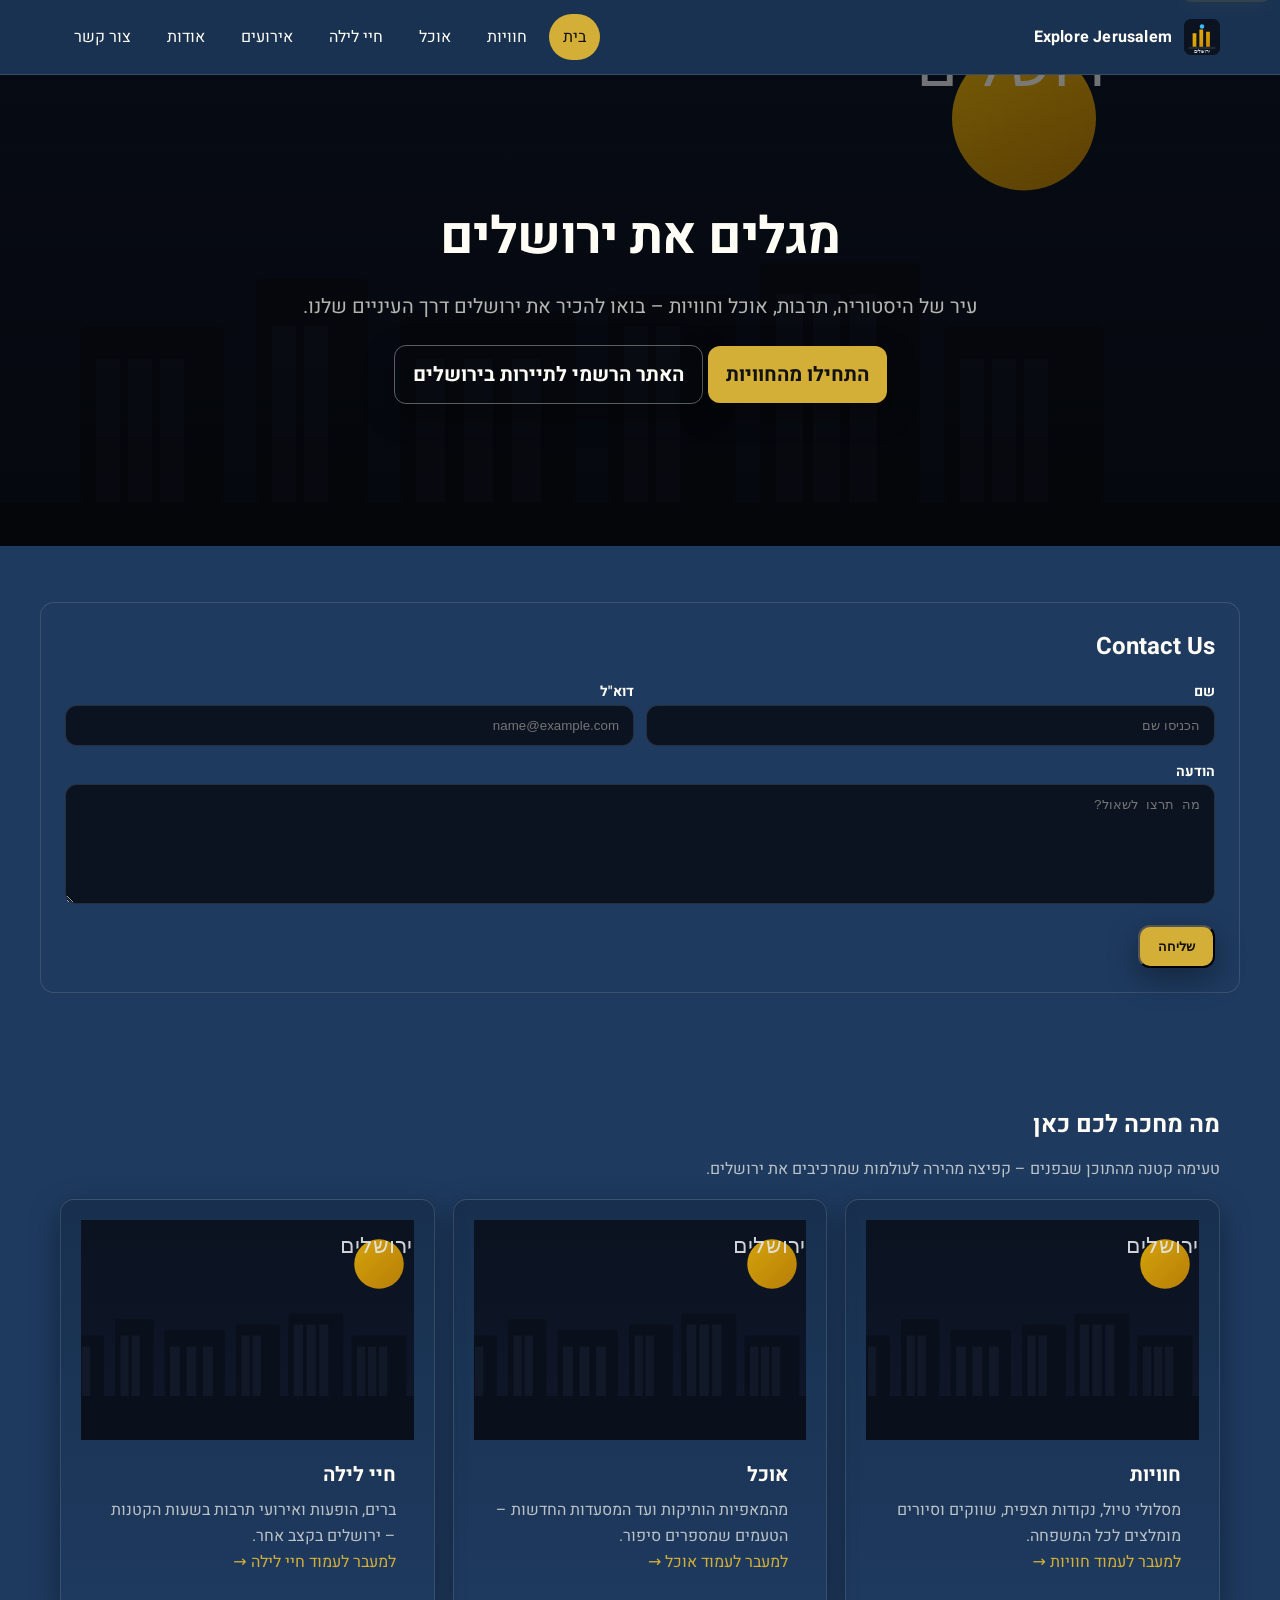
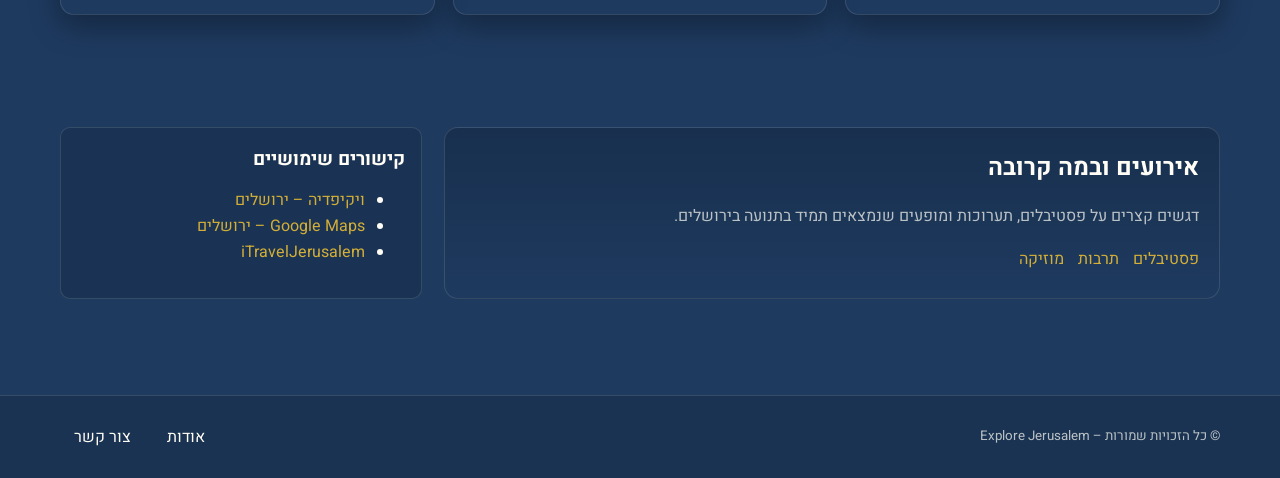
==== html/index.html @ 99f20b92 "Initial commit" ====
<!doctype html>
<html lang="he" dir="rtl">
	<head>
	<meta charset="utf-8">
	<meta name="viewport" content="width=device-width, initial-scale=1">
	<title>Explore Jerusalem – בית</title>
	<link rel="preconnect" href="https://fonts.googleapis.com">
	<link rel="preconnect" href="https://fonts.gstatic.com" crossorigin>
	<link href="https://fonts.googleapis.com/css2?family=Heebo:wght@400;700;900&display=swap" rel="stylesheet">
		<link rel="stylesheet" href="../css/style.css">
		<link rel="stylesheet" href="../css/responsive.css">
	<link rel="icon" href="../media/logo.svg">
</head>
<body>
	<a class="skip-link" href="#main">דלג לתוכן</a>
	<header class="header" role="banner">
		<div class="container header-inner">
			<a class="brand" href="index.html" aria-label="בית">
				<img src="../media/logo.svg" alt="Explore Jerusalem">
				<span>Explore Jerusalem</span>
			</a>
			<input type="checkbox" id="nav-toggle" aria-label="פתיחת תפריט">
			<label class="hamburger" for="nav-toggle" aria-hidden="true">
				<span></span>
				<span></span>
				<span></span>
			</label>
			<nav class="nav" aria-label="ניווט ראשי">
				<a class="active" href="index.html">בית</a>
				<a href="experiences.html">חוויות</a>
				<a href="food.html">אוכל</a>
				<a href="nightlife.html">חיי לילה</a>
				<a href="events.html">אירועים</a>
				<a href="about.html">אודות</a>
				<a href="contact.html">צור קשר</a>
			</nav>
		</div>
	</header>

	<main id="main">
		<section class="hero">
			<div class="container hero-content">
				<h1>מגלים את ירושלים</h1>
				<p>עיר של היסטוריה, תרבות, אוכל וחוויות – בואו להכיר את ירושלים דרך העיניים שלנו.</p>
				<p>
					<a class="btn" href="experiences.html">התחילו מהחוויות</a>
					<a class="btn alt" href="https://www.itraveljerusalem.com/" target="_blank" rel="noopener noreferrer">האתר הרשמי לתיירות בירושלים</a>
				</p>
			</div>
		</section>

		<section class="section" aria-labelledby="contact-title">
			<div class="container" style="background:#1E3A5F;border:1px solid rgba(255,253,245,0.12);border-radius:14px;padding:24px;">
				<h2 id="contact-title" class="m-0">Contact Us</h2>
				<form class="mt-3" action="#" method="post" style="display:flex;flex-wrap:wrap;gap:12px;align-items:flex-start;color:#FFFDF5;">
					<div style="flex:1 1 260px;min-width:240px;">
						<label class="label" for="home-name">שם</label>
						<input class="input" id="home-name" name="name" type="text" required placeholder="הכניסו שם">
					</div>
					<div style="flex:1 1 260px;min-width:240px;">
						<label class="label" for="home-email">דוא"ל</label>
						<input class="input" id="home-email" name="email" type="email" required placeholder="name@example.com">
					</div>
					<div style="flex:1 1 100%;min-width:240px;">
						<label class="label" for="home-message">הודעה</label>
						<textarea class="textarea" id="home-message" name="message" minlength="5" required placeholder="מה תרצו לשאול?"></textarea>
					</div>
					<button class="btn" type="submit" style="background:#D4AF37;color:#111;">שליחה</button>
				</form>
			</div>
		</section>

		<section class="section">
			<div class="container">
				<h2 class="m-0">מה מחכה לכם כאן</h2>
				<p class="muted mt-3">טעימה קטנה מהתוכן שבפנים – קפיצה מהירה לעולמות שמרכיבים את ירושלים.</p>
				<div class="grid mt-4">
					<article class="card">
						<img src="../media/hero-jerusalem.svg" alt="חומות העיר העתיקה">
						<div class="card-body">
							<h3>חוויות</h3>
							<p>מסלולי טיול, נקודות תצפית, שווקים וסיורים מומלצים לכל המשפחה.</p>
							<p class="mt-3"><a href="experiences.html">למעבר לעמוד חוויות →</a></p>
						</div>
					</article>
					<article class="card">
						<img src="../media/hero-jerusalem.svg" alt="דוכני אוכל בשוק מחנה יהודה">
						<div class="card-body">
							<h3>אוכל</h3>
							<p>מהמאפיות הותיקות ועד המסעדות החדשות – הטעמים שמספרים סיפור.</p>
							<p class="mt-3"><a href="food.html">למעבר לעמוד אוכל →</a></p>
						</div>
					</article>
					<article class="card">
						<img src="../media/hero-jerusalem.svg" alt="אורות לילה במרכז העיר">
						<div class="card-body">
							<h3>חיי לילה</h3>
							<p>ברים, הופעות ואירועי תרבות בשעות הקטנות – ירושלים בקצב אחר.</p>
							<p class="mt-3"><a href="nightlife.html">למעבר לעמוד חיי לילה →</a></p>
						</div>
					</article>
				</div>
			</div>
		</section>

		<section class="section">
			<div class="container layout">
				<article>
					<h2 class="m-0">אירועים ובמה קרובה</h2>
					<p class="muted">דגשים קצרים על פסטיבלים, תערוכות ומופעים שנמצאים תמיד בתנועה בירושלים.</p>
					<ul class="inline mt-3">
						<li><a href="events.html">פסטיבלים</a></li>
						<li><a href="events.html#culture">תרבות</a></li>
						<li><a href="events.html#music">מוזיקה</a></li>
					</ul>
				</article>
				<aside class="aside" aria-label="קישורים שימושיים">
					<h3 class="m-0">קישורים שימושיים</h3>
					<ul class="mt-3">
						<li><a href="https://he.wikipedia.org/wiki/%D7%99%D7%A8%D7%95%D7%A9%D7%9C%D7%99%D7%9D" target="_blank" rel="noopener noreferrer">ויקיפדיה – ירושלים</a></li>
						<li><a href="https://www.google.com/maps/place/Jerusalem" target="_blank" rel="noopener noreferrer">Google Maps – ירושלים</a></li>
						<li><a href="https://www.itraveljerusalem.com/" target="_blank" rel="noopener noreferrer">iTravelJerusalem</a></li>
					</ul>
				</aside>
			</div>
		</section>
	</main>

	<footer class="footer" role="contentinfo">
		<div class="container footer-inner">
			<small>© כל הזכויות שמורות – Explore Jerusalem</small>
			<nav class="nav" aria-label="ניווט תחתון">
				<a href="about.html">אודות</a>
				<a href="contact.html">צור קשר</a>
			</nav>
		</div>
	</footer>
</body>
</html>
---- css/style.css ----
/* Explore Jerusalem – Global Styles (RTL, Hebrew) */

:root {
	--color-bg: #1E3A5F; /* dark blue */
	--color-surface: #1E3A5F; /* unify */
	--color-card: #18304e; /* deeper card */
	--color-primary: #D4AF37; /* soft gold */
	--color-primary-600: #bd9b30; /* darker gold */
	--color-accent: #D4AF37; /* links in gold */
	--color-text: #FFFDF5; /* off-white */
	--color-muted: rgba(255, 253, 245, 0.7);
	--radius: 14px;
	--radius-sm: 10px;
	--shadow-1: 0 10px 30px rgba(0,0,0,0.35);
	--shadow-2: 0 20px 60px rgba(0,0,0,0.45);
	--max-w: 1200px;
}

/* Base */
* { box-sizing: border-box; }
html {
	direction: rtl;
	scroll-behavior: smooth;
}
body {
	margin: 0;
	font-family: "Heebo", "Rubik", "Assistant", system-ui, -apple-system, Segoe UI, Arial, sans-serif;
	background: var(--color-bg);
	color: var(--color-text);
	line-height: 1.65;
}
img { max-width: 100%; display: block; }
a { color: var(--color-accent); text-decoration: none; }
a:hover { text-decoration: underline; }

.container { width: 100%; max-width: var(--max-w); margin-inline: auto; padding-inline: 20px; }
.section { padding-block: 56px; }

/* Header & Nav */

.header {
	position: sticky; top: 0; z-index: 50;
	background: rgba(24, 48, 78, 0.75);
	backdrop-filter: blur(8px);
	border-bottom: 1px solid rgba(255, 253, 245, 0.12);
}
.header-inner { display: flex; align-items: center; justify-content: space-between; gap: 16px; padding: 14px 20px; }
.brand { display: flex; align-items: center; gap: 12px; color: var(--color-text); font-weight: 700; letter-spacing: 0.2px; }
.brand img { width: 36px; height: 36px; }

.nav {
	display: flex; align-items: center; gap: 8px; flex-wrap: wrap;
}
.nav a {
	color: var(--color-text);
	padding: 10px 14px; border-radius: 999px;
	transition: background .2s, color .2s, transform .2s;
}
.nav a:hover { background: rgba(255,253,245,0.12); color: var(--color-text); transform: translateY(-1px); }
.nav a.active { background: var(--color-primary); color: #111; }

/* Hero */
.hero {
	position: relative; isolation: isolate; overflow: hidden;
	background: url("../media/hero-jerusalem.svg") center/cover no-repeat, linear-gradient(180deg, #18304e, #1E3A5F);
}
.hero::after {
	content: ""; position: absolute; inset: 0; background: linear-gradient(180deg, rgba(0,0,0,.45), rgba(0,0,0,.65)); z-index: -1;
}
.hero-content { padding-block: 96px; text-align: center; }
.hero h1 { font-size: clamp(30px, 4vw, 56px); margin: 0 0 10px; letter-spacing: -0.5px; }
.hero p { font-size: clamp(16px, 2.2vw, 20px); color: var(--color-muted); margin: 0 0 22px; }
.btn {
	display: inline-flex; align-items: center; justify-content: center; gap: 10px;
	background: var(--color-primary); color: #111; font-weight: 700;
	padding: 12px 18px; border-radius: 12px; box-shadow: var(--shadow-1);
	transition: transform .15s ease, box-shadow .2s ease, background .2s ease;
}
.btn:hover { transform: translateY(-2px); background: var(--color-primary-600); box-shadow: var(--shadow-2); }
.btn.alt { background: transparent; color: var(--color-text); border: 1px solid rgba(255,253,245,0.35); }

/* Cards Grid */
.grid {
	display: grid; gap: 18px;
	grid-template-columns: repeat(12, 1fr);
}
.card {
	grid-column: span 12;
	background: linear-gradient(180deg, var(--color-card), #1E3A5F);
	border: 1px solid rgba(255,253,245,0.12);
	border-radius: var(--radius);
	overflow: hidden;
	box-shadow: var(--shadow-1);
}
.card img { width: 100%; height: 220px; object-fit: cover; }
.card-body { padding: 18px; }
.card h3 { margin: 0 0 6px; font-size: 20px; }
.card p { margin: 0; color: var(--color-muted); }

/* Two-column layout */
.layout {
	display: grid; gap: 22px; grid-template-columns: 1fr;
}
.aside {
 	background: rgba(24, 48, 78, 0.6);
	border: 1px solid rgba(255,253,245,0.12);
	border-radius: var(--radius-sm);
	padding: 16px;
}

/* Article */
article {
	background: linear-gradient(180deg, var(--color-card), #1E3A5F);
	border: 1px solid rgba(255,253,245,0.12);
	border-radius: var(--radius);
	padding: 20px;
}

/* Lists */
ul.inline { display: flex; flex-wrap: wrap; gap: 8px 14px; padding: 0; margin: 0; list-style: none; }

/* Footer */
.footer {
	margin-top: 40px;
	border-top: 1px solid rgba(255,253,245,0.12);
	background: rgba(24, 48, 78, 0.75);
}
.footer-inner {
	display: flex; flex-wrap: wrap; align-items: center; justify-content: space-between; gap: 12px;
	padding: 18px 20px;
}
.footer small { color: var(--color-muted); }

/* Forms */
form { display: grid; gap: 14px; }
.label { font-weight: 700; font-size: 14px; color: var(--color-text); }
.input, .textarea, .select {
	width: 100%; background: #0b1220; color: var(--color-text);
	border: 1px solid rgba(148,163,184,0.2); border-radius: 12px;
	padding: 12px 14px;
}
.textarea { min-height: 120px; resize: vertical; }
.helper { color: var(--color-muted); font-size: 12px; }

/* Tables (if needed) */
.table { width: 100%; border-collapse: collapse; overflow: hidden; border-radius: var(--radius-sm); }
.table th, .table td { padding: 12px 14px; border-bottom: 1px solid rgba(148,163,184,0.12); text-align: right; }
.table thead th { background: rgba(148,163,184,0.08); }

/* Utilities */
.m-0 { margin: 0; }
.mt-2 { margin-top: 8px; }
.mt-3 { margin-top: 12px; }
.mt-4 { margin-top: 16px; }
.mt-6 { margin-top: 24px; }
.mb-6 { margin-bottom: 24px; }
.center { text-align: center; }
.muted { color: var(--color-muted); }

/* Media Queries */
@media (min-width: 768px) {
	.grid .card { grid-column: span 6; }
	.layout { grid-template-columns: 1.5fr 0.7fr; }
	.card img { height: 200px; }
	.hero-content { padding-block: 120px; }
}
@media (min-width: 1024px) {
	.grid .card { grid-column: span 4; }
	.card img { height: 220px; }
}

/* Simple hover lifts for cards */
.card { transition: transform .2s ease, box-shadow .2s ease; }
.card:hover { transform: translateY(-4px); box-shadow: var(--shadow-2); }

/* Skip link for accessibility */
.skip-link {
	position: absolute; right: 10px; top: -40px; background: var(--color-primary); color: #111; padding: 8px 12px; border-radius: 8px;
	transition: top .2s ease;
}
.skip-link:focus { top: 10px; }
---- css/responsive.css ----
/* Mobile-first responsive rules (<= 768px) + hamburger menu */

/* Hamburger toggle (checkbox hack) */
#nav-toggle { display: none; }
.hamburger { display: none; cursor: pointer; padding: 10px 12px; border-radius: 8px; border: 1px solid rgba(255,253,245,0.25); }
.hamburger span { display: block; width: 22px; height: 2px; background: #FFFDF5; margin: 5px 0; transition: transform .2s ease, opacity .2s ease; }

@media (max-width: 768px) {
	.nav { display: none; width: 100%; flex-direction: column; gap: 6px; padding-top: 10px; }
	.header-inner { flex-wrap: wrap; }
	.hamburger { display: inline-block; }
	#nav-toggle:checked ~ .nav { display: flex; }
}

/* Layout simplification */
@media (max-width: 768px) {
	.grid { grid-template-columns: 1fr !important; }
	.layout { grid-template-columns: 1fr !important; }
	.card img { height: 200px; }
}
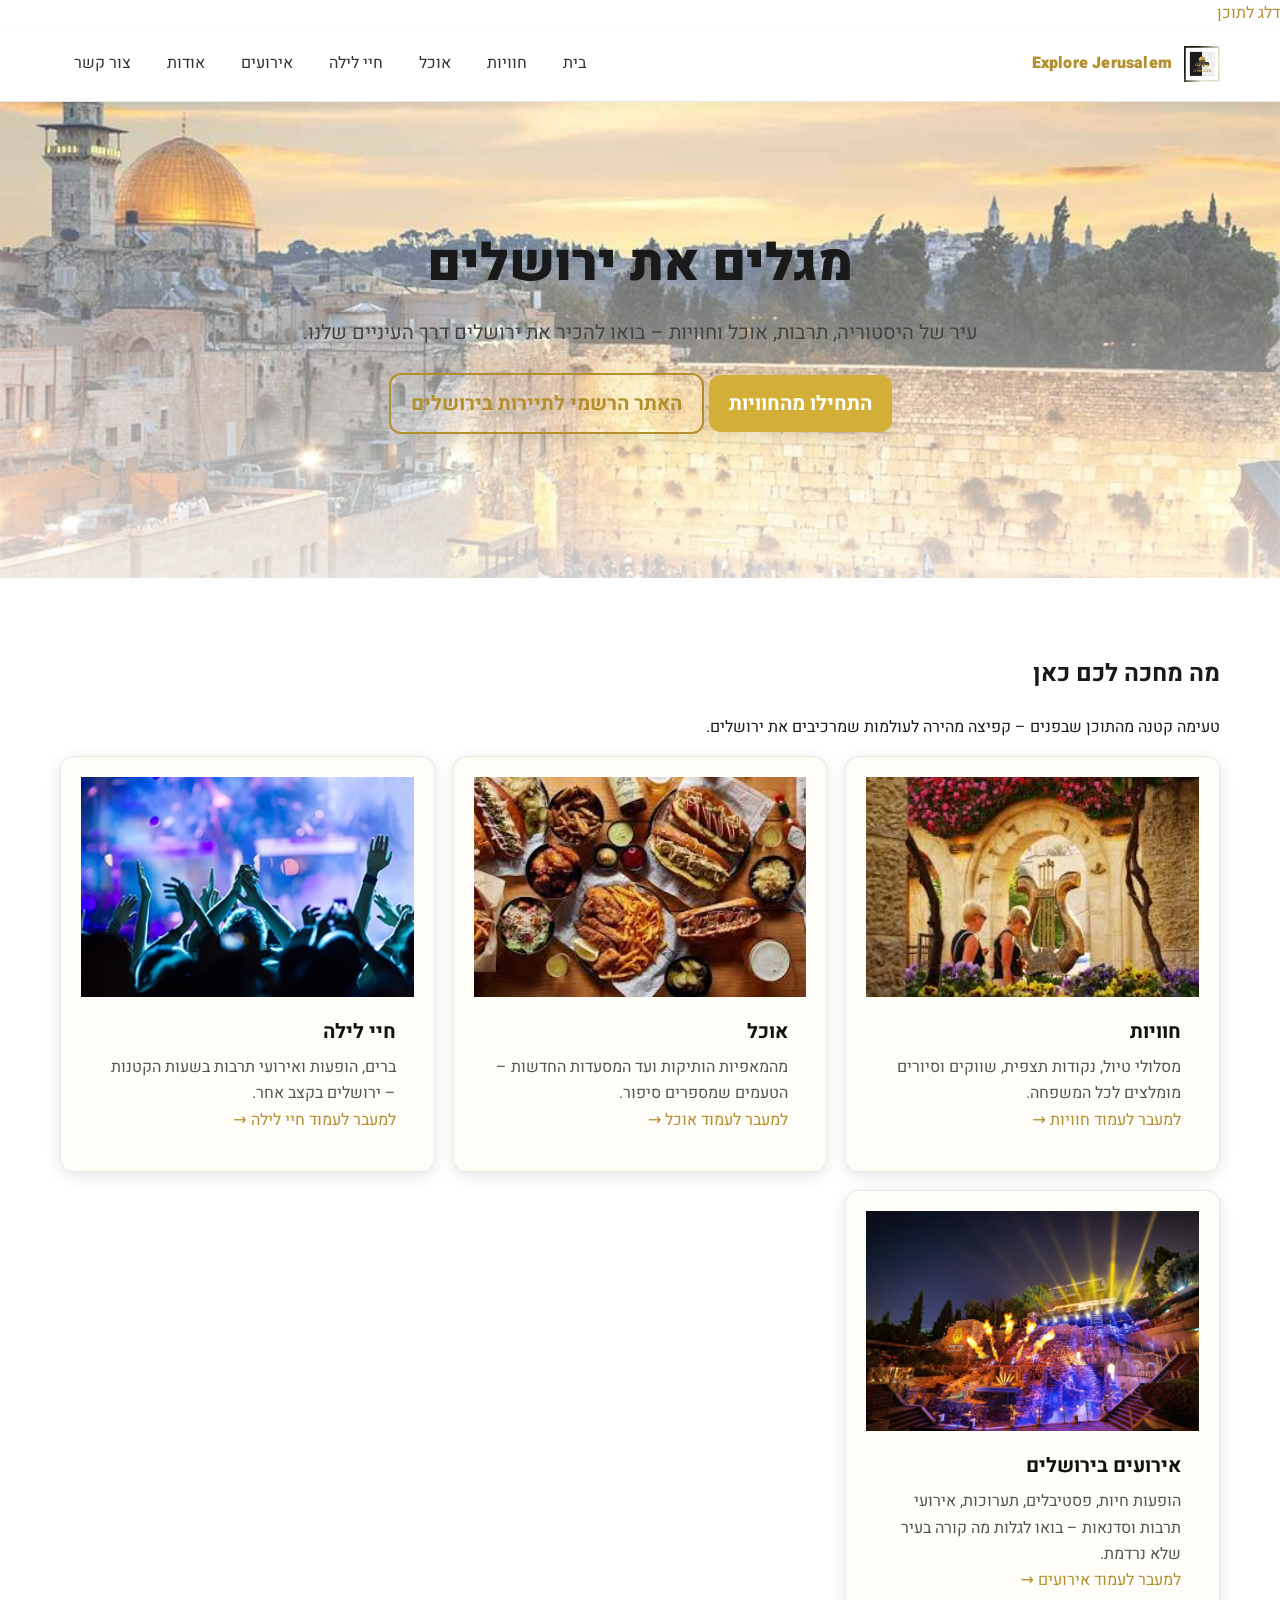
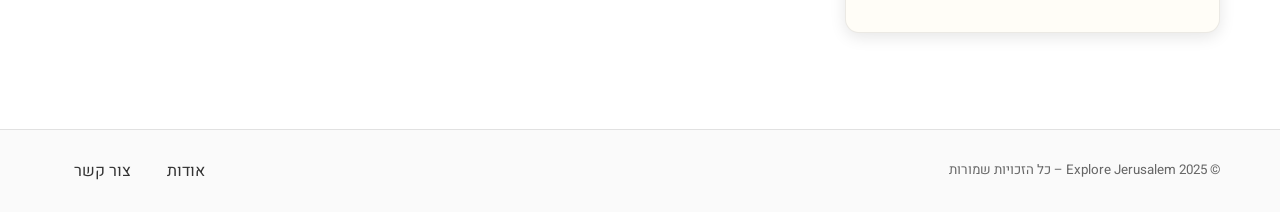
==== commit 6126f1bc: "Created full Explore Jerusalem static website structure: - Added main pages: index, food, experience" ====
--- a/html/index.html
+++ b/html/index.html
@@ -1,141 +1,91 @@
 <!doctype html>
 <html lang="he" dir="rtl">
-	<head>
-	<meta charset="utf-8">
-	<meta name="viewport" content="width=device-width, initial-scale=1">
-	<title>Explore Jerusalem – בית</title>
-	<link rel="preconnect" href="https://fonts.googleapis.com">
-	<link rel="preconnect" href="https://fonts.gstatic.com" crossorigin>
-	<link href="https://fonts.googleapis.com/css2?family=Heebo:wght@400;700;900&display=swap" rel="stylesheet">
-		<link rel="stylesheet" href="../css/style.css">
-		<link rel="stylesheet" href="../css/responsive.css">
-	<link rel="icon" href="../media/logo.svg">
+<head>
+  <meta charset="utf-8">
+  <title>Explore Jerusalem – בית</title>
+  <link rel="preconnect" href="https://fonts.googleapis.com">
+  <link rel="preconnect" href="https://fonts.gstatic.com" crossorigin>
+  <link href="https://fonts.googleapis.com/css2?family=Heebo:wght@400;700;900&display=swap" rel="stylesheet">
+  <link rel="stylesheet" href="../css/style.css">
+  <link rel="stylesheet" href="../css/responsive.css">
+  <link rel="icon" href="../media/logo.png">
 </head>
 <body>
-	<a class="skip-link" href="#main">דלג לתוכן</a>
-	<header class="header" role="banner">
-		<div class="container header-inner">
-			<a class="brand" href="index.html" aria-label="בית">
-				<img src="../media/logo.svg" alt="Explore Jerusalem">
-				<span>Explore Jerusalem</span>
-			</a>
-			<input type="checkbox" id="nav-toggle" aria-label="פתיחת תפריט">
-			<label class="hamburger" for="nav-toggle" aria-hidden="true">
-				<span></span>
-				<span></span>
-				<span></span>
-			</label>
-			<nav class="nav" aria-label="ניווט ראשי">
-				<a class="active" href="index.html">בית</a>
-				<a href="experiences.html">חוויות</a>
-				<a href="food.html">אוכל</a>
-				<a href="nightlife.html">חיי לילה</a>
-				<a href="events.html">אירועים</a>
-				<a href="about.html">אודות</a>
-				<a href="contact.html">צור קשר</a>
-			</nav>
-		</div>
-	</header>
+  <a class="skip-link" href="#main">דלג לתוכן</a>
 
-	<main id="main">
-		<section class="hero">
-			<div class="container hero-content">
-				<h1>מגלים את ירושלים</h1>
-				<p>עיר של היסטוריה, תרבות, אוכל וחוויות – בואו להכיר את ירושלים דרך העיניים שלנו.</p>
-				<p>
-					<a class="btn" href="experiences.html">התחילו מהחוויות</a>
-					<a class="btn alt" href="https://www.itraveljerusalem.com/" target="_blank" rel="noopener noreferrer">האתר הרשמי לתיירות בירושלים</a>
-				</p>
-			</div>
-		</section>
+  <!-- כאן נטען ה-header -->
+  <div id="header-placeholder"></div>
 
-		<section class="section" aria-labelledby="contact-title">
-			<div class="container" style="background:#1E3A5F;border:1px solid rgba(255,253,245,0.12);border-radius:14px;padding:24px;">
-				<h2 id="contact-title" class="m-0">Contact Us</h2>
-				<form class="mt-3" action="#" method="post" style="display:flex;flex-wrap:wrap;gap:12px;align-items:flex-start;color:#FFFDF5;">
-					<div style="flex:1 1 260px;min-width:240px;">
-						<label class="label" for="home-name">שם</label>
-						<input class="input" id="home-name" name="name" type="text" required placeholder="הכניסו שם">
-					</div>
-					<div style="flex:1 1 260px;min-width:240px;">
-						<label class="label" for="home-email">דוא"ל</label>
-						<input class="input" id="home-email" name="email" type="email" required placeholder="name@example.com">
-					</div>
-					<div style="flex:1 1 100%;min-width:240px;">
-						<label class="label" for="home-message">הודעה</label>
-						<textarea class="textarea" id="home-message" name="message" minlength="5" required placeholder="מה תרצו לשאול?"></textarea>
-					</div>
-					<button class="btn" type="submit" style="background:#D4AF37;color:#111;">שליחה</button>
-				</form>
-			</div>
-		</section>
+  <main id="main">
+    <section class="hero">
+      <div class="container hero-content">
+        <h1>מגלים את ירושלים</h1>
+        <p>עיר של היסטוריה, תרבות, אוכל וחוויות – בואו להכיר את ירושלים דרך העיניים שלנו.</p>
+        <p>
+          <a class="btn" href="experiences.html">התחילו מהחוויות</a>
+          <a class="btn alt" href="https://www.itraveljerusalem.com/" target="_blank">האתר הרשמי לתיירות בירושלים</a>
+        </p>
+      </div>
+    </section>
 
-		<section class="section">
-			<div class="container">
-				<h2 class="m-0">מה מחכה לכם כאן</h2>
-				<p class="muted mt-3">טעימה קטנה מהתוכן שבפנים – קפיצה מהירה לעולמות שמרכיבים את ירושלים.</p>
-				<div class="grid mt-4">
-					<article class="card">
-						<img src="../media/hero-jerusalem.svg" alt="חומות העיר העתיקה">
-						<div class="card-body">
-							<h3>חוויות</h3>
-							<p>מסלולי טיול, נקודות תצפית, שווקים וסיורים מומלצים לכל המשפחה.</p>
-							<p class="mt-3"><a href="experiences.html">למעבר לעמוד חוויות →</a></p>
-						</div>
-					</article>
-					<article class="card">
-						<img src="../media/hero-jerusalem.svg" alt="דוכני אוכל בשוק מחנה יהודה">
-						<div class="card-body">
-							<h3>אוכל</h3>
-							<p>מהמאפיות הותיקות ועד המסעדות החדשות – הטעמים שמספרים סיפור.</p>
-							<p class="mt-3"><a href="food.html">למעבר לעמוד אוכל →</a></p>
-						</div>
-					</article>
-					<article class="card">
-						<img src="../media/hero-jerusalem.svg" alt="אורות לילה במרכז העיר">
-						<div class="card-body">
-							<h3>חיי לילה</h3>
-							<p>ברים, הופעות ואירועי תרבות בשעות הקטנות – ירושלים בקצב אחר.</p>
-							<p class="mt-3"><a href="nightlife.html">למעבר לעמוד חיי לילה →</a></p>
-						</div>
-					</article>
-				</div>
-			</div>
-		</section>
+    <section class="section">
+      <div class="container">
+        <h2 class="m-0">מה מחכה לכם כאן</h2>
+        <p class="muted mt-3">טעימה קטנה מהתוכן שבפנים – קפיצה מהירה לעולמות שמרכיבים את ירושלים.</p>
+        <div class="grid mt-4">
+          <article class="card">
+            <img src="../media/davidsCity.jpeg" alt="חומות העיר העתיקה">
+            <div class="card-body">
+              <h3>חוויות</h3>
+              <p>מסלולי טיול, נקודות תצפית, שווקים וסיורים מומלצים לכל המשפחה.</p>
+              <p class="mt-3"><a href="experiences.html">למעבר לעמוד חוויות →</a></p>
+            </div>
+          </article>
 
-		<section class="section">
-			<div class="container layout">
-				<article>
-					<h2 class="m-0">אירועים ובמה קרובה</h2>
-					<p class="muted">דגשים קצרים על פסטיבלים, תערוכות ומופעים שנמצאים תמיד בתנועה בירושלים.</p>
-					<ul class="inline mt-3">
-						<li><a href="events.html">פסטיבלים</a></li>
-						<li><a href="events.html#culture">תרבות</a></li>
-						<li><a href="events.html#music">מוזיקה</a></li>
-					</ul>
-				</article>
-				<aside class="aside" aria-label="קישורים שימושיים">
-					<h3 class="m-0">קישורים שימושיים</h3>
-					<ul class="mt-3">
-						<li><a href="https://he.wikipedia.org/wiki/%D7%99%D7%A8%D7%95%D7%A9%D7%9C%D7%99%D7%9D" target="_blank" rel="noopener noreferrer">ויקיפדיה – ירושלים</a></li>
-						<li><a href="https://www.google.com/maps/place/Jerusalem" target="_blank" rel="noopener noreferrer">Google Maps – ירושלים</a></li>
-						<li><a href="https://www.itraveljerusalem.com/" target="_blank" rel="noopener noreferrer">iTravelJerusalem</a></li>
-					</ul>
-				</aside>
-			</div>
-		</section>
-	</main>
+          <article class="card">
+            <img src="../media/food.jpeg" alt="דוכני אוכל בשוק מחנה יהודה">
+            <div class="card-body">
+              <h3>אוכל</h3>
+              <p>מהמאפיות הותיקות ועד המסעדות החדשות – הטעמים שמספרים סיפור.</p>
+              <p class="mt-3"><a href="food.html">למעבר לעמוד אוכל →</a></p>
+            </div>
+          </article>
 
-	<footer class="footer" role="contentinfo">
-		<div class="container footer-inner">
-			<small>© כל הזכויות שמורות – Explore Jerusalem</small>
-			<nav class="nav" aria-label="ניווט תחתון">
-				<a href="about.html">אודות</a>
-				<a href="contact.html">צור קשר</a>
-			</nav>
-		</div>
-	</footer>
+          <article class="card">
+            <img src="../media/nightLife.jpg" alt="אורות לילה במרכז העיר">
+            <div class="card-body">
+              <h3>חיי לילה</h3>
+              <p>ברים, הופעות ואירועי תרבות בשעות הקטנות – ירושלים בקצב אחר.</p>
+              <p class="mt-3"><a href="nightlife.html">למעבר לעמוד חיי לילה →</a></p>
+            </div>
+          </article>
+
+          <article class="card">
+            <img src="../media/events.jpg" alt="אירועים בירושלים">
+            <div class="card-body">
+              <h3>אירועים בירושלים</h3>
+              <p>הופעות חיות, פסטיבלים, תערוכות, אירועי תרבות וסדנאות – בואו לגלות מה קורה בעיר שלא נרדמת.</p>
+              <p class="mt-3"><a href="events.html">למעבר לעמוד אירועים →</a></p>
+            </div>
+          </article>
+        </div>
+      </div>
+    </section>
+  </main>
+
+  <!-- כאן נטען ה-footer -->
+  <div id="footer-placeholder"></div>
+
+  <script>
+    // טעינת header
+    fetch("../components/header.html")
+      .then(res => res.text())
+      .then(data => document.getElementById("header-placeholder").innerHTML = data);
+
+    // טעינת footer
+    fetch("../components/footer.html")
+      .then(res => res.text())
+      .then(data => document.getElementById("footer-placeholder").innerHTML = data);
+  </script>
 </body>
 </html>
-
-
--- a/css/style.css
+++ b/css/style.css
@@ -1,18 +1,18 @@
-/* Explore Jerusalem – Global Styles (RTL, Hebrew) */
+/* Explore Jerusalem – Light Theme (Gold & White, RTL, Hebrew) */
 
 :root {
-	--color-bg: #1E3A5F; /* dark blue */
-	--color-surface: #1E3A5F; /* unify */
-	--color-card: #18304e; /* deeper card */
-	--color-primary: #D4AF37; /* soft gold */
-	--color-primary-600: #bd9b30; /* darker gold */
-	--color-accent: #D4AF37; /* links in gold */
-	--color-text: #FFFDF5; /* off-white */
-	--color-muted: rgba(255, 253, 245, 0.7);
+	--color-bg: #ffffff; /* bright background */
+	--color-surface: #f9f7f2; /* off-white section */
+	--color-card: #fffdf7; /* cards */
+	--color-primary: #d4af37; /* gold */
+	--color-primary-600: #b38f2f; /* darker gold */
+	--color-accent: #b38f2f; /* for hover and icons */
+	--color-text: #1a1a1a; /* main text */
+	--color-muted: #555555; /* secondary text */
 	--radius: 14px;
 	--radius-sm: 10px;
-	--shadow-1: 0 10px 30px rgba(0,0,0,0.35);
-	--shadow-2: 0 20px 60px rgba(0,0,0,0.45);
+	--shadow-1: 0 4px 16px rgba(0,0,0,0.1);
+	--shadow-2: 0 6px 24px rgba(0,0,0,0.15);
 	--max-w: 1200px;
 }
 
@@ -37,47 +37,74 @@
 .section { padding-block: 56px; }
 
 /* Header & Nav */
-
 .header {
 	position: sticky; top: 0; z-index: 50;
-	background: rgba(24, 48, 78, 0.75);
+	background: rgba(255, 255, 255, 0.9);
 	backdrop-filter: blur(8px);
-	border-bottom: 1px solid rgba(255, 253, 245, 0.12);
+	border-bottom: 1px solid rgba(0,0,0,0.1);
+	box-shadow: 0 4px 10px rgba(0,0,0,0.05);
 }
 .header-inner { display: flex; align-items: center; justify-content: space-between; gap: 16px; padding: 14px 20px; }
-.brand { display: flex; align-items: center; gap: 12px; color: var(--color-text); font-weight: 700; letter-spacing: 0.2px; }
+.brand { display: flex; align-items: center; gap: 12px; color: var(--color-primary-600); font-weight: 900; letter-spacing: 0.2px; }
 .brand img { width: 36px; height: 36px; }
 
 .nav {
 	display: flex; align-items: center; gap: 8px; flex-wrap: wrap;
 }
 .nav a {
-	color: var(--color-text);
+	color: #333;
 	padding: 10px 14px; border-radius: 999px;
 	transition: background .2s, color .2s, transform .2s;
 }
-.nav a:hover { background: rgba(255,253,245,0.12); color: var(--color-text); transform: translateY(-1px); }
-.nav a.active { background: var(--color-primary); color: #111; }
+.nav a:hover { background: rgba(212,175,55,0.15); color: #111; transform: translateY(-1px); }
+.nav a.active { background: var(--color-primary); color: white; }
 
 /* Hero */
 .hero {
 	position: relative; isolation: isolate; overflow: hidden;
-	background: url("../media/hero-jerusalem.svg") center/cover no-repeat, linear-gradient(180deg, #18304e, #1E3A5F);
+	background: url("../media/jerusalem.jpg") center/cover no-repeat;
 }
 .hero::after {
-	content: ""; position: absolute; inset: 0; background: linear-gradient(180deg, rgba(0,0,0,.45), rgba(0,0,0,.65)); z-index: -1;
-}
-.hero-content { padding-block: 96px; text-align: center; }
-.hero h1 { font-size: clamp(30px, 4vw, 56px); margin: 0 0 10px; letter-spacing: -0.5px; }
-.hero p { font-size: clamp(16px, 2.2vw, 20px); color: var(--color-muted); margin: 0 0 22px; }
+	content: ""; position: absolute; inset: 0;
+	background: linear-gradient(180deg, rgba(255,255,255,0.15), rgba(255,255,255,0.8));
+	z-index: -1;
+}
+.hero-content {
+	padding-block: 120px;
+	text-align: center;
+	color: #222;
+}
+.hero h1 {
+	font-size: clamp(32px, 4vw, 56px);
+	margin: 0 0 10px;
+	color: #1a1a1a;
+	font-weight: 900;
+}
+.hero p {
+	font-size: clamp(16px, 2vw, 20px);
+	color: #444;
+	margin: 0 0 24px;
+}
 .btn {
 	display: inline-flex; align-items: center; justify-content: center; gap: 10px;
-	background: var(--color-primary); color: #111; font-weight: 700;
-	padding: 12px 18px; border-radius: 12px; box-shadow: var(--shadow-1);
+	background: var(--color-primary);
+	color: #fff;
+	font-weight: 700;
+	padding: 12px 20px;
+	border-radius: 12px;
+	box-shadow: var(--shadow-1);
 	transition: transform .15s ease, box-shadow .2s ease, background .2s ease;
 }
-.btn:hover { transform: translateY(-2px); background: var(--color-primary-600); box-shadow: var(--shadow-2); }
-.btn.alt { background: transparent; color: var(--color-text); border: 1px solid rgba(255,253,245,0.35); }
+.btn:hover {
+	transform: translateY(-2px);
+	background: var(--color-primary-600);
+	box-shadow: var(--shadow-2);
+}
+.btn.alt {
+	background: transparent;
+	color: var(--color-primary-600);
+	border: 2px solid var(--color-primary-600);
+}
 
 /* Cards Grid */
 .grid {
@@ -86,98 +113,108 @@
 }
 .card {
 	grid-column: span 12;
-	background: linear-gradient(180deg, var(--color-card), #1E3A5F);
-	border: 1px solid rgba(255,253,245,0.12);
+	background: var(--color-card);
+	border: 1px solid rgba(0,0,0,0.08);
 	border-radius: var(--radius);
 	overflow: hidden;
 	box-shadow: var(--shadow-1);
 }
 .card img { width: 100%; height: 220px; object-fit: cover; }
 .card-body { padding: 18px; }
-.card h3 { margin: 0 0 6px; font-size: 20px; }
-.card p { margin: 0; color: var(--color-muted); }
+.card h3 { margin: 0 0 6px; font-size: 20px; color: #111; }
+.card p { margin: 0; color: #555; }
 
 /* Two-column layout */
 .layout {
 	display: grid; gap: 22px; grid-template-columns: 1fr;
 }
 .aside {
- 	background: rgba(24, 48, 78, 0.6);
-	border: 1px solid rgba(255,253,245,0.12);
+	background: #fff;
+	border: 1px solid rgba(0,0,0,0.08);
 	border-radius: var(--radius-sm);
 	padding: 16px;
 }
 
 /* Article */
 article {
-	background: linear-gradient(180deg, var(--color-card), #1E3A5F);
-	border: 1px solid rgba(255,253,245,0.12);
+	background: var(--color-card);
+	border: 1px solid rgba(0,0,0,0.1);
 	border-radius: var(--radius);
 	padding: 20px;
 }
-
-/* Lists */
-ul.inline { display: flex; flex-wrap: wrap; gap: 8px 14px; padding: 0; margin: 0; list-style: none; }
 
 /* Footer */
 .footer {
 	margin-top: 40px;
-	border-top: 1px solid rgba(255,253,245,0.12);
-	background: rgba(24, 48, 78, 0.75);
+	border-top: 1px solid rgba(0,0,0,0.1);
+	background: #fafafa;
+	color: #555;
 }
 .footer-inner {
 	display: flex; flex-wrap: wrap; align-items: center; justify-content: space-between; gap: 12px;
 	padding: 18px 20px;
 }
-.footer small { color: var(--color-muted); }
+.footer small { color: #666; }
 
 /* Forms */
 form { display: grid; gap: 14px; }
-.label { font-weight: 700; font-size: 14px; color: var(--color-text); }
-.input, .textarea, .select {
-	width: 100%; background: #0b1220; color: var(--color-text);
-	border: 1px solid rgba(148,163,184,0.2); border-radius: 12px;
-	padding: 12px 14px;
-}
-.textarea { min-height: 120px; resize: vertical; }
-.helper { color: var(--color-muted); font-size: 12px; }
-
-/* Tables (if needed) */
-.table { width: 100%; border-collapse: collapse; overflow: hidden; border-radius: var(--radius-sm); }
-.table th, .table td { padding: 12px 14px; border-bottom: 1px solid rgba(148,163,184,0.12); text-align: right; }
-.table thead th { background: rgba(148,163,184,0.08); }
-
-/* Utilities */
-.m-0 { margin: 0; }
-.mt-2 { margin-top: 8px; }
-.mt-3 { margin-top: 12px; }
-.mt-4 { margin-top: 16px; }
-.mt-6 { margin-top: 24px; }
-.mb-6 { margin-bottom: 24px; }
-.center { text-align: center; }
-.muted { color: var(--color-muted); }
-
-/* Media Queries */
+
+/* Responsive Cards & Layout */
 @media (min-width: 768px) {
 	.grid .card { grid-column: span 6; }
 	.layout { grid-template-columns: 1.5fr 0.7fr; }
-	.card img { height: 200px; }
-	.hero-content { padding-block: 120px; }
 }
 @media (min-width: 1024px) {
 	.grid .card { grid-column: span 4; }
-	.card img { height: 220px; }
-}
-
-/* Simple hover lifts for cards */
-.card { transition: transform .2s ease, box-shadow .2s ease; }
-.card:hover { transform: translateY(-4px); box-shadow: var(--shadow-2); }
-
-/* Skip link for accessibility */
-.skip-link {
-	position: absolute; right: 10px; top: -40px; background: var(--color-primary); color: #111; padding: 8px 12px; border-radius: 8px;
-	transition: top .2s ease;
-}
-.skip-link:focus { top: 10px; }
-
-
+}
+
+/* Card Hover */
+.card {
+	transition: transform .2s ease, box-shadow .2s ease;
+}
+.card:hover {
+	transform: translateY(-4px);
+	box-shadow: var(--shadow-2);
+}
+
+
+details {
+  margin-top: 10px;
+  border-top: 1px solid rgba(0,0,0,0.1);
+  padding-top: 8px;
+}
+
+summary {
+  cursor: pointer;
+  font-weight: 700;
+  color: var(--color-primary-600);
+  list-style: none;
+  transition: color 0.2s ease;
+}
+
+summary:hover {
+  color: var(--color-primary);
+}
+
+details[open] summary {
+  color: var(--color-primary);
+}
+
+details .info {
+  margin-top: 10px;
+  background: var(--color-surface);
+  border-radius: var(--radius-sm);
+  padding: 12px 14px;
+  font-size: 0.95rem;
+  color: var(--color-text);
+  line-height: 1.7;
+}
+
+details .info ul {
+  padding-right: 18px;
+  margin: 6px 0 0 0;
+}
+
+details .info li {
+  margin-bottom: 4px;
+}
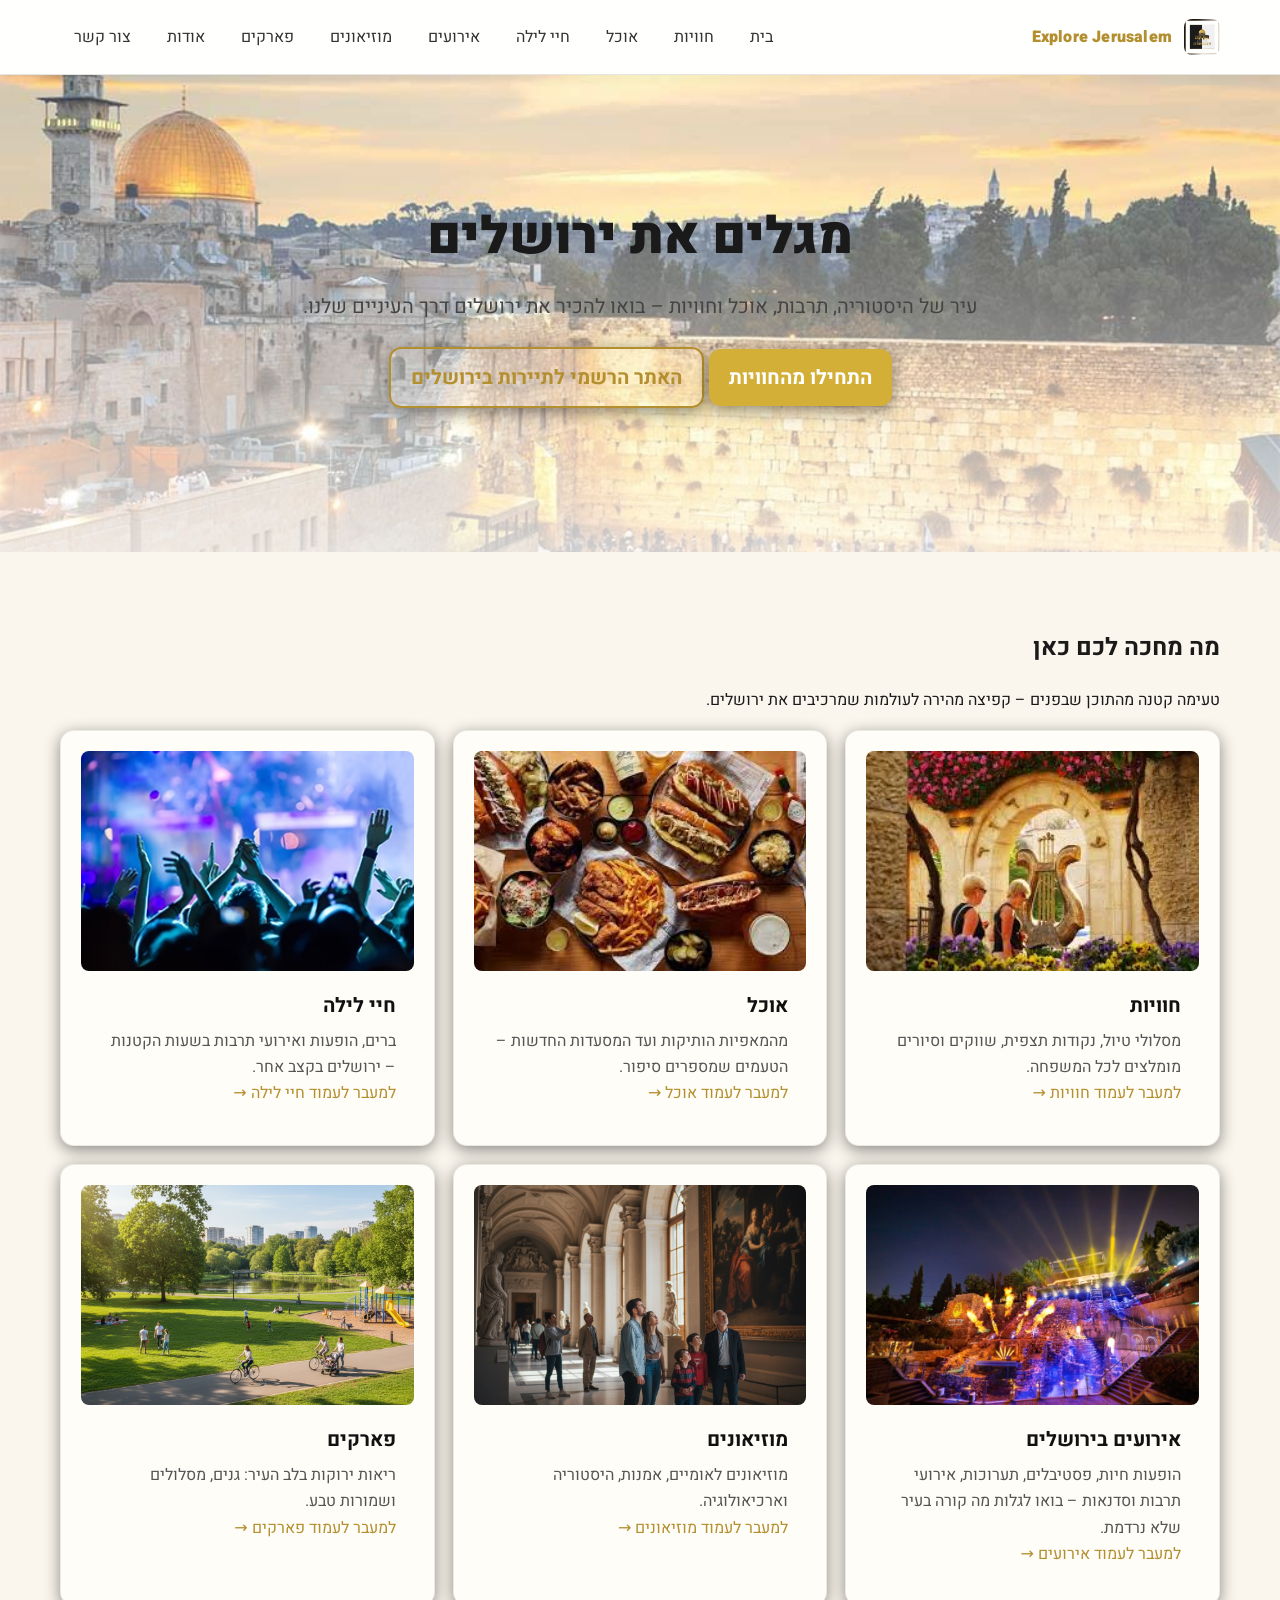
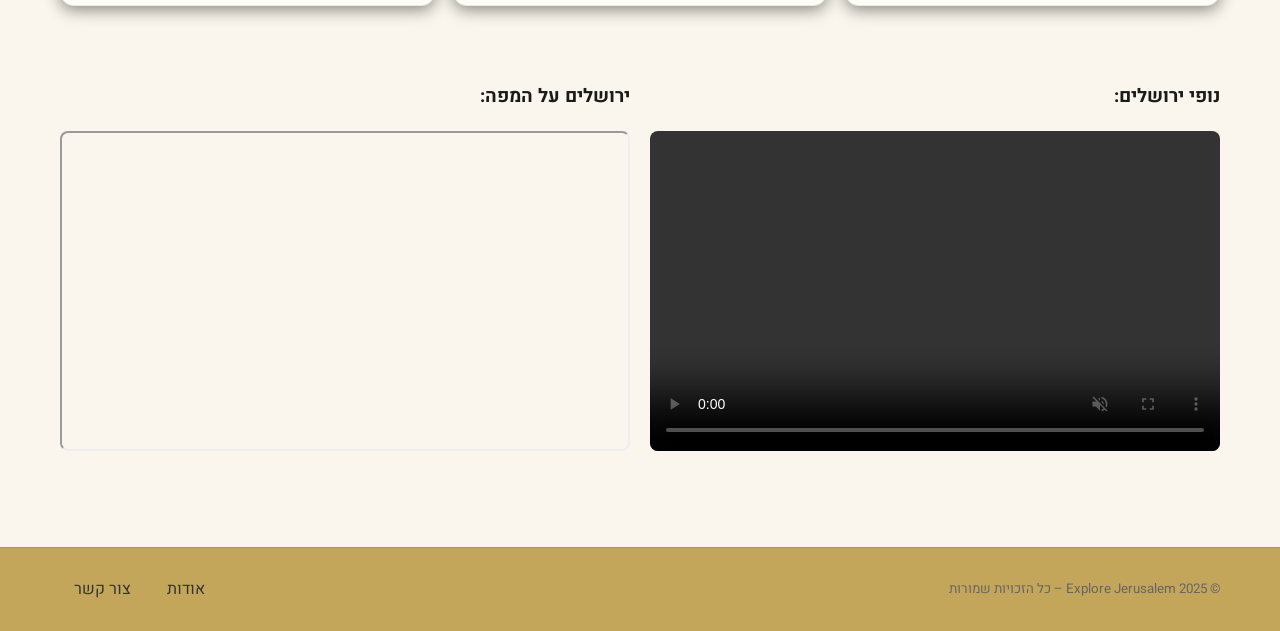
==== commit 6cf948cb: "Finalize Site Structure and Visual Enhancements" ====
--- a/html/index.html
+++ b/html/index.html
@@ -1,34 +1,57 @@
 <!doctype html>
 <html lang="he" dir="rtl">
-<head>
-  <meta charset="utf-8">
-  <title>Explore Jerusalem – בית</title>
-  <link rel="preconnect" href="https://fonts.googleapis.com">
-  <link rel="preconnect" href="https://fonts.gstatic.com" crossorigin>
-  <link href="https://fonts.googleapis.com/css2?family=Heebo:wght@400;700;900&display=swap" rel="stylesheet">
-  <link rel="stylesheet" href="../css/style.css">
-  <link rel="stylesheet" href="../css/responsive.css">
-  <link rel="icon" href="../media/logo.png">
-</head>
-<body>
-  <a class="skip-link" href="#main">דלג לתוכן</a>
+  <head>
+    <meta charset="utf-8">
+    <title>Explore Jerusalem – בית</title>
+    <link rel="preconnect" href="https://fonts.googleapis.com">
+    <link rel="preconnect" href="https://fonts.gstatic.com" crossorigin>
+    <link href="https://fonts.googleapis.com/css2?family=Heebo:wght@400;700;900&display=swap" rel="stylesheet">
+    <link rel="stylesheet" href="../css/style.css">
+    <link rel="stylesheet" href="../css/responsive.css">
+    <link rel="icon" href="../media/logo.png">
+  </head>
+  <body> 
+    <header class="header" role="banner">
+      <div class="container header-inner">
+        <a class="brand" href="index.html" aria-label="בית">
+          <img src="../media/logo.png" alt="Explore Jerusalem">
+          <span>Explore Jerusalem</span>
+        </a>
 
-  <!-- כאן נטען ה-header -->
-  <div id="header-placeholder"></div>
+        <input type="checkbox" id="nav-toggle" aria-label="פתיחת תפריט">
+        <label class="hamburger" for="nav-toggle" aria-hidden="true">
+          <span></span>
+          <span></span>
+          <span></span>
+        </label>
 
-  <main id="main">
-    <section class="hero">
-      <div class="container hero-content">
-        <h1>מגלים את ירושלים</h1>
-        <p>עיר של היסטוריה, תרבות, אוכל וחוויות – בואו להכיר את ירושלים דרך העיניים שלנו.</p>
-        <p>
-          <a class="btn" href="experiences.html">התחילו מהחוויות</a>
-          <a class="btn alt" href="https://www.itraveljerusalem.com/" target="_blank">האתר הרשמי לתיירות בירושלים</a>
-        </p>
+        <nav class="nav" aria-label="ניווט ראשי">
+          <a href="index.html">בית</a>
+          <a href="experiences.html">חוויות</a>
+          <a href="food.html">אוכל</a>
+          <a href="nightlife.html">חיי לילה</a>
+          <a href="events.html">אירועים</a>
+          <a href="museum.html">מוזיאונים</a>
+          <a href="park.html">פארקים</a>
+          <a href="about.html">אודות</a>
+          <a href="contact.html">צור קשר</a>
+        </nav>
       </div>
-    </section>
+    </header>
 
-    <section class="section">
+    <main id="main">
+      <section class="hero">
+        <div class="container hero-content">
+          <h1>מגלים את ירושלים</h1>
+          <p>עיר של היסטוריה, תרבות, אוכל וחוויות – בואו להכיר את ירושלים דרך העיניים שלנו.</p>
+          <p>
+            <a class="btn" href="experiences.html">התחילו מהחוויות</a>
+            <a class="btn alt" href="https://www.itraveljerusalem.com/" target="_blank">האתר הרשמי לתיירות בירושלים</a>
+          </p>
+        </div>
+      </section>
+
+      
       <div class="container">
         <h2 class="m-0">מה מחכה לכם כאן</h2>
         <p class="muted mt-3">טעימה קטנה מהתוכן שבפנים – קפיצה מהירה לעולמות שמרכיבים את ירושלים.</p>
@@ -68,24 +91,56 @@
               <p class="mt-3"><a href="events.html">למעבר לעמוד אירועים →</a></p>
             </div>
           </article>
+
+          <article class="card">
+            <img src="../media/museum.png" alt="מוזיאונים בירושלים">
+            <div class="card-body">
+              <h3>מוזיאונים</h3>
+              <p>מוזיאונים לאומיים, אמנות, היסטוריה וארכיאולוגיה.</p>
+              <p class="mt-3"><a href="museum.html">למעבר לעמוד מוזיאונים →</a></p>
+            </div>
+          </article>
+
+          <article class="card">
+            <img src="../media/parks.png" alt="פארקים וטבע בירושלים">
+            <div class="card-body">
+              <h3>פארקים</h3>
+              <p>ריאות ירוקות בלב העיר: גנים, מסלולים ושמורות טבע.</p>
+              <p class="mt-3"><a href="park.html">למעבר לעמוד פארקים →</a></p>
+            </div>
+          </article>
         </div>
       </div>
-    </section>
-  </main>
+     
+      <div class="flex-container container">
+        <div class="flex-item">
+          <h3>נופי ירושלים:</h3>
+          <video src="C:\Users\1\project\fullStack\Explore-Jerusalem\media\views-of-jer.mp4"
+          controls autoplay muted loop></video>
+        </div>
+          <div class="flex-item">
+            <h3>ירושלים על המפה:</h3>
+            <iframe 
+              src="https://www.google.com/maps/embed?pb=!1m18!1m12!1m3!1d108878.7831002778!2d35.15174773824191!3d31.79155259416562!2m3!1f0!2f0!3f0!3m2!1i1024!2i768!4f13.1!3m3!1m2!1s0x1502d7d8383a15ed%3A0x46b412b189a08e3!2z15HXmdeR16kg16nXlSDXpdeo15nXqSDXlSDXnteZ15XXqA!5e0!3m2!1siw!2sil!4v1700139260799!5m2!1siw!2sil"  
+              allowfullscreen="" 
+              loading="lazy" 
+              referrerpolicy="no-referrer-when-downgrade">
+            </iframe>
+        </div>
+      </div>
+      
+    </main>
 
-  <!-- כאן נטען ה-footer -->
-  <div id="footer-placeholder"></div>
+    <footer class="footer" role="contentinfo">
+      <div class="container footer-inner">
+        <small>© 2025 Explore Jerusalem – כל הזכויות שמורות</small>
+        <nav class="nav" aria-label="ניווט תחתון">
+        <a href="about.html">אודות</a>
+        <a href="contact.html">צור קשר</a>
+        </nav>
+      </div>
+    </footer>
 
-  <script>
-    // טעינת header
-    fetch("../components/header.html")
-      .then(res => res.text())
-      .then(data => document.getElementById("header-placeholder").innerHTML = data);
 
-    // טעינת footer
-    fetch("../components/footer.html")
-      .then(res => res.text())
-      .then(data => document.getElementById("footer-placeholder").innerHTML = data);
-  </script>
-</body>
+  </body>
 </html>
--- a/css/style.css
+++ b/css/style.css
@@ -1,7 +1,7 @@
 /* Explore Jerusalem – Light Theme (Gold & White, RTL, Hebrew) */
 
 :root {
-	--color-bg: #ffffff; /* bright background */
+	--color-bg: #FAF6ED; /* bright background */
 	--color-surface: #f9f7f2; /* off-white section */
 	--color-card: #fffdf7; /* cards */
 	--color-primary: #d4af37; /* gold */
@@ -11,17 +11,20 @@
 	--color-muted: #555555; /* secondary text */
 	--radius: 14px;
 	--radius-sm: 10px;
-	--shadow-1: 0 4px 16px rgba(0,0,0,0.1);
-	--shadow-2: 0 6px 24px rgba(0,0,0,0.15);
+	--shadow-1: 0 4px 16px rgba(0,0,0,0.45);
+	--shadow-2: 0 6px 24px rgba(0,0,0,0.65);
+	--shadow-3: 0 6px 24px rgba(0,0,0,0.15);
 	--max-w: 1200px;
 }
 
 /* Base */
 * { box-sizing: border-box; }
+
 html {
 	direction: rtl;
 	scroll-behavior: smooth;
 }
+
 body {
 	margin: 0;
 	font-family: "Heebo", "Rubik", "Assistant", system-ui, -apple-system, Segoe UI, Arial, sans-serif;
@@ -29,62 +32,120 @@
 	color: var(--color-text);
 	line-height: 1.65;
 }
-img { max-width: 100%; display: block; }
-a { color: var(--color-accent); text-decoration: none; }
-a:hover { text-decoration: underline; }
-
-.container { width: 100%; max-width: var(--max-w); margin-inline: auto; padding-inline: 20px; }
-.section { padding-block: 56px; }
+
+img { 
+	max-width: 100%;
+	display: block; 
+	border-radius: 8px;
+}
+
+a { 
+	color: var(--color-accent); 
+	text-decoration: none; 
+}
+
+a:hover { 
+	text-decoration: underline; 
+}
+
+.container { 
+	width: 100%;
+	max-width: var(--max-w); 
+	margin-inline: auto; 
+	padding-inline: 20px; 
+	padding-block: 56px;
+}
+
 
 /* Header & Nav */
 .header {
-	position: sticky; top: 0; z-index: 50;
-	background: rgba(255, 255, 255, 0.9);
+	position: sticky;
+	top: 0; 
+	z-index: 50;
+	background: rgba(255, 255, 255, 0.932);
 	backdrop-filter: blur(8px);
 	border-bottom: 1px solid rgba(0,0,0,0.1);
 	box-shadow: 0 4px 10px rgba(0,0,0,0.05);
 }
-.header-inner { display: flex; align-items: center; justify-content: space-between; gap: 16px; padding: 14px 20px; }
-.brand { display: flex; align-items: center; gap: 12px; color: var(--color-primary-600); font-weight: 900; letter-spacing: 0.2px; }
-.brand img { width: 36px; height: 36px; }
-
+
+.header-inner { 
+	display: flex; 
+	align-items: center; 
+	justify-content: space-between; 
+	gap: 16px; 
+	padding: 14px 20px; }
+
+.brand { 
+	display: flex;
+	align-items: center;
+	gap: 12px;
+	color: var(--color-primary-600); 
+	font-weight: 900; 
+	letter-spacing: 0.2px; 
+}
+
+.brand img { 
+	width: 36px; 
+	height: 36px; 
+}
+
+/*nav*/
 .nav {
-	display: flex; align-items: center; gap: 8px; flex-wrap: wrap;
-}
+	display: flex; 
+	align-items: center; 
+	gap: 8px; 
+	flex-wrap: wrap;
+}
+
 .nav a {
 	color: #333;
-	padding: 10px 14px; border-radius: 999px;
+	padding: 10px 14px; 
+	border-radius: 999px;
 	transition: background .2s, color .2s, transform .2s;
 }
-.nav a:hover { background: rgba(212,175,55,0.15); color: #111; transform: translateY(-1px); }
-.nav a.active { background: var(--color-primary); color: white; }
+.nav a:hover { 
+	background: rgba(212,175,55,0.15);
+	color: #111; 
+	transform: translateY(-1px); }
+
+.nav a.active { 
+	background: var(--color-primary); 
+	color: white; 
+}
 
 /* Hero */
 .hero {
-	position: relative; isolation: isolate; overflow: hidden;
+	position: relative; 
+	isolation: isolate; 
+	overflow: hidden;
 	background: url("../media/jerusalem.jpg") center/cover no-repeat;
 }
+
 .hero::after {
 	content: ""; position: absolute; inset: 0;
 	background: linear-gradient(180deg, rgba(255,255,255,0.15), rgba(255,255,255,0.8));
 	z-index: -1;
 }
+
 .hero-content {
 	padding-block: 120px;
 	text-align: center;
 	color: #222;
 }
+
 .hero h1 {
 	font-size: clamp(32px, 4vw, 56px);
 	margin: 0 0 10px;
 	color: #1a1a1a;
 	font-weight: 900;
 }
+
 .hero p {
 	font-size: clamp(16px, 2vw, 20px);
 	color: #444;
 	margin: 0 0 24px;
 }
+
 .btn {
 	display: inline-flex; align-items: center; justify-content: center; gap: 10px;
 	background: var(--color-primary);
@@ -95,11 +156,13 @@
 	box-shadow: var(--shadow-1);
 	transition: transform .15s ease, box-shadow .2s ease, background .2s ease;
 }
+
 .btn:hover {
 	transform: translateY(-2px);
 	background: var(--color-primary-600);
-	box-shadow: var(--shadow-2);
-}
+	box-shadow: var(--shadow-1);
+}
+
 .btn.alt {
 	background: transparent;
 	color: var(--color-primary-600);
@@ -108,9 +171,11 @@
 
 /* Cards Grid */
 .grid {
-	display: grid; gap: 18px;
+	display: grid; 
+	gap: 18px;
 	grid-template-columns: repeat(12, 1fr);
 }
+
 .card {
 	grid-column: span 12;
 	background: var(--color-card);
@@ -119,15 +184,33 @@
 	overflow: hidden;
 	box-shadow: var(--shadow-1);
 }
-.card img { width: 100%; height: 220px; object-fit: cover; }
+
+.card img { 
+	width: 100%; 
+	height: 220px; 
+	object-fit: cover; 
+}
+
 .card-body { padding: 18px; }
-.card h3 { margin: 0 0 6px; font-size: 20px; color: #111; }
-.card p { margin: 0; color: #555; }
+
+.card h3 {
+	margin: 0 0 6px; 
+	font-size: 20px; 
+	color: #111; 
+}
+
+.card p { 
+	margin: 0; 
+	color: #555; 
+}
 
 /* Two-column layout */
 .layout {
-	display: grid; gap: 22px; grid-template-columns: 1fr;
-}
+	display: grid; 
+	gap: 22px; 
+	grid-template-columns: 1fr;
+}
+
 .aside {
 	background: #fff;
 	border: 1px solid rgba(0,0,0,0.08);
@@ -147,31 +230,36 @@
 .footer {
 	margin-top: 40px;
 	border-top: 1px solid rgba(0,0,0,0.1);
-	background: #fafafa;
-	color: #555;
+	background: #b3902fc6;
+	color: #ffffff;
 }
 .footer-inner {
-	display: flex; flex-wrap: wrap; align-items: center; justify-content: space-between; gap: 12px;
+	display: flex;
+	flex-wrap: wrap; 
+	align-items: center; 
+	justify-content: space-between; 
+	gap: 12px;
 	padding: 18px 20px;
 }
+
 .footer small { color: #666; }
 
+.footer .nav a:hover{
+	background: rgba(255, 255, 255, 0.227);
+}
+
 /* Forms */
-form { display: grid; gap: 14px; }
-
-/* Responsive Cards & Layout */
-@media (min-width: 768px) {
-	.grid .card { grid-column: span 6; }
-	.layout { grid-template-columns: 1.5fr 0.7fr; }
-}
-@media (min-width: 1024px) {
-	.grid .card { grid-column: span 4; }
+form { 
+	display: grid;
+	gap: 14px;
+
 }
 
 /* Card Hover */
 .card {
 	transition: transform .2s ease, box-shadow .2s ease;
 }
+
 .card:hover {
 	transform: translateY(-4px);
 	box-shadow: var(--shadow-2);
@@ -218,3 +306,128 @@
 details .info li {
   margin-bottom: 4px;
 }
+
+/*home page*/
+.flex-container{
+	display: flex;
+	align-items: stretch;
+	justify-content: space-around;
+	flex-wrap: wrap;
+	gap: 20px;
+	padding-top: 0;
+}
+
+.flex-item {
+    flex-grow: 1; 
+    flex-basis: 40%;
+	min-width: 200px;
+	padding-top: 0;
+	display: flex;
+	flex-direction: column;
+
+}
+
+.flex-item video{
+    width: 100%;
+    border-radius: 8px;
+	aspect-ratio: 16 / 9; 
+}
+
+.flex-item iframe{
+    width: 100%;
+	height: 100%;
+    border-radius: 8px; 
+}
+
+/*about page*/
+.col-flex-container{
+	display: flex;
+	align-items: stretch;
+	flex-direction: column;
+	justify-content: flex-start;
+	flex-wrap: wrap;
+	gap: 10px;
+	padding-top: 0;
+}
+
+.table-responsive {
+    overflow-x: auto;
+    width: 100%;
+	min-width: 0;
+}
+
+table {
+    width: 100%;
+    margin-top: 20px;
+    box-shadow: 0 4px 8px rgba(0, 0, 0, 0.1); 
+    border-radius: 8px;
+    overflow: hidden;
+    direction: rtl;
+    border-collapse: collapse;
+}
+
+th {
+    font-weight: 700;
+    padding: 12px 15px;
+    text-align: right;
+}
+
+td {
+    padding: 10px 15px;
+    text-align: right;
+}
+
+.contact-form {
+    max-width: 600px;
+    margin: 0 auto 40px auto;
+    padding: 20px;
+    border: 1px solid #e0e0e0;
+    border-radius: 8px;
+    box-shadow: 0 4px 8px rgba(0, 0, 0, 0.05);
+}
+
+.form-group {
+    margin-bottom: 1.5rem;
+}
+
+.contact-form label {
+    display: block;
+    font-weight: 700;
+    margin-bottom: 5px;
+    color: #333;
+}
+
+.contact-form input[type="text"],
+.contact-form input[type="email"],
+.contact-form select,
+.contact-form textarea {
+    width: 100%;
+    padding: 10px;
+    border: 1px solid #ccc;
+    border-radius: 4px;
+    box-sizing: border-box; 
+    margin-top: 5px;
+    font-size: 16px;
+	box-shadow: var(--shadow-3);
+}
+
+.contact-form textarea {
+    resize: vertical; 
+}
+
+.btn-submit {
+    background-color: var(--color-primary); 
+    color: white;
+    padding: 12px 25px;
+    border: none;
+    border-radius: 4px;
+    cursor: pointer;
+    font-size: 18px;
+    font-weight: 700;
+    transition: background-color 0.3s;
+	box-shadow: var(--shadow-3);
+}
+
+.btn-submit:hover {
+    background-color: var(--color-primary-600);
+}
--- a/css/responsive.css
+++ b/css/responsive.css
@@ -1,12 +1,44 @@
 /* Mobile-first responsive rules (<= 768px) + hamburger menu */
 
 /* Hamburger toggle (checkbox hack) */
-#nav-toggle { display: none; }
-.hamburger { display: none; cursor: pointer; padding: 10px 12px; border-radius: 8px; border: 1px solid rgba(255,253,245,0.25); }
-.hamburger span { display: block; width: 22px; height: 2px; background: #FFFDF5; margin: 5px 0; transition: transform .2s ease, opacity .2s ease; }
+#nav-toggle { 
+	display: none; 
+}
+.hamburger { 
+	display: none; 
+	cursor: pointer; 
+	padding: 10px 12px; 
+	border-radius: 8px; 
+	border: 1px solid #b38f2f; 
+; }
 
-@media (max-width: 768px) {
-	.nav { display: none; width: 100%; flex-direction: column; gap: 6px; padding-top: 10px; }
+.hamburger span { 
+	display: block; 
+	width: 22px; 
+	height: 2px; 
+	background: #b38f2f; 
+	margin: 5px 0; 
+}
+
+#nav-toggle:checked ~ .hamburger span:nth-child(2) {
+    opacity: 0;
+}
+
+#nav-toggle:checked ~ .hamburger span:nth-child(1) {
+    transform: translateY(7px) rotate(45deg); 
+}
+
+#nav-toggle:checked ~ .hamburger span:nth-child(3) {
+    transform: translateY(-7px) rotate(-45deg);
+}
+
+@media (max-width: 980px) {
+	.nav { 
+		display: none;
+		width: 100%; 
+		flex-direction: 
+		column; gap: 6px; 
+		padding-top: 10px; }
 	.header-inner { flex-wrap: wrap; }
 	.hamburger { display: inline-block; }
 	#nav-toggle:checked ~ .nav { display: flex; }
@@ -20,3 +52,14 @@
 }
 
 
+/* Responsive Cards & Layout */
+@media (min-width: 768px) {
+	.grid .card { grid-column: span 6; }
+	.layout { grid-template-columns: 1.5fr 0.7fr; }
+}
+
+@media (min-width: 1024px) {
+	.grid .card { grid-column: span 4; }
+}
+
+
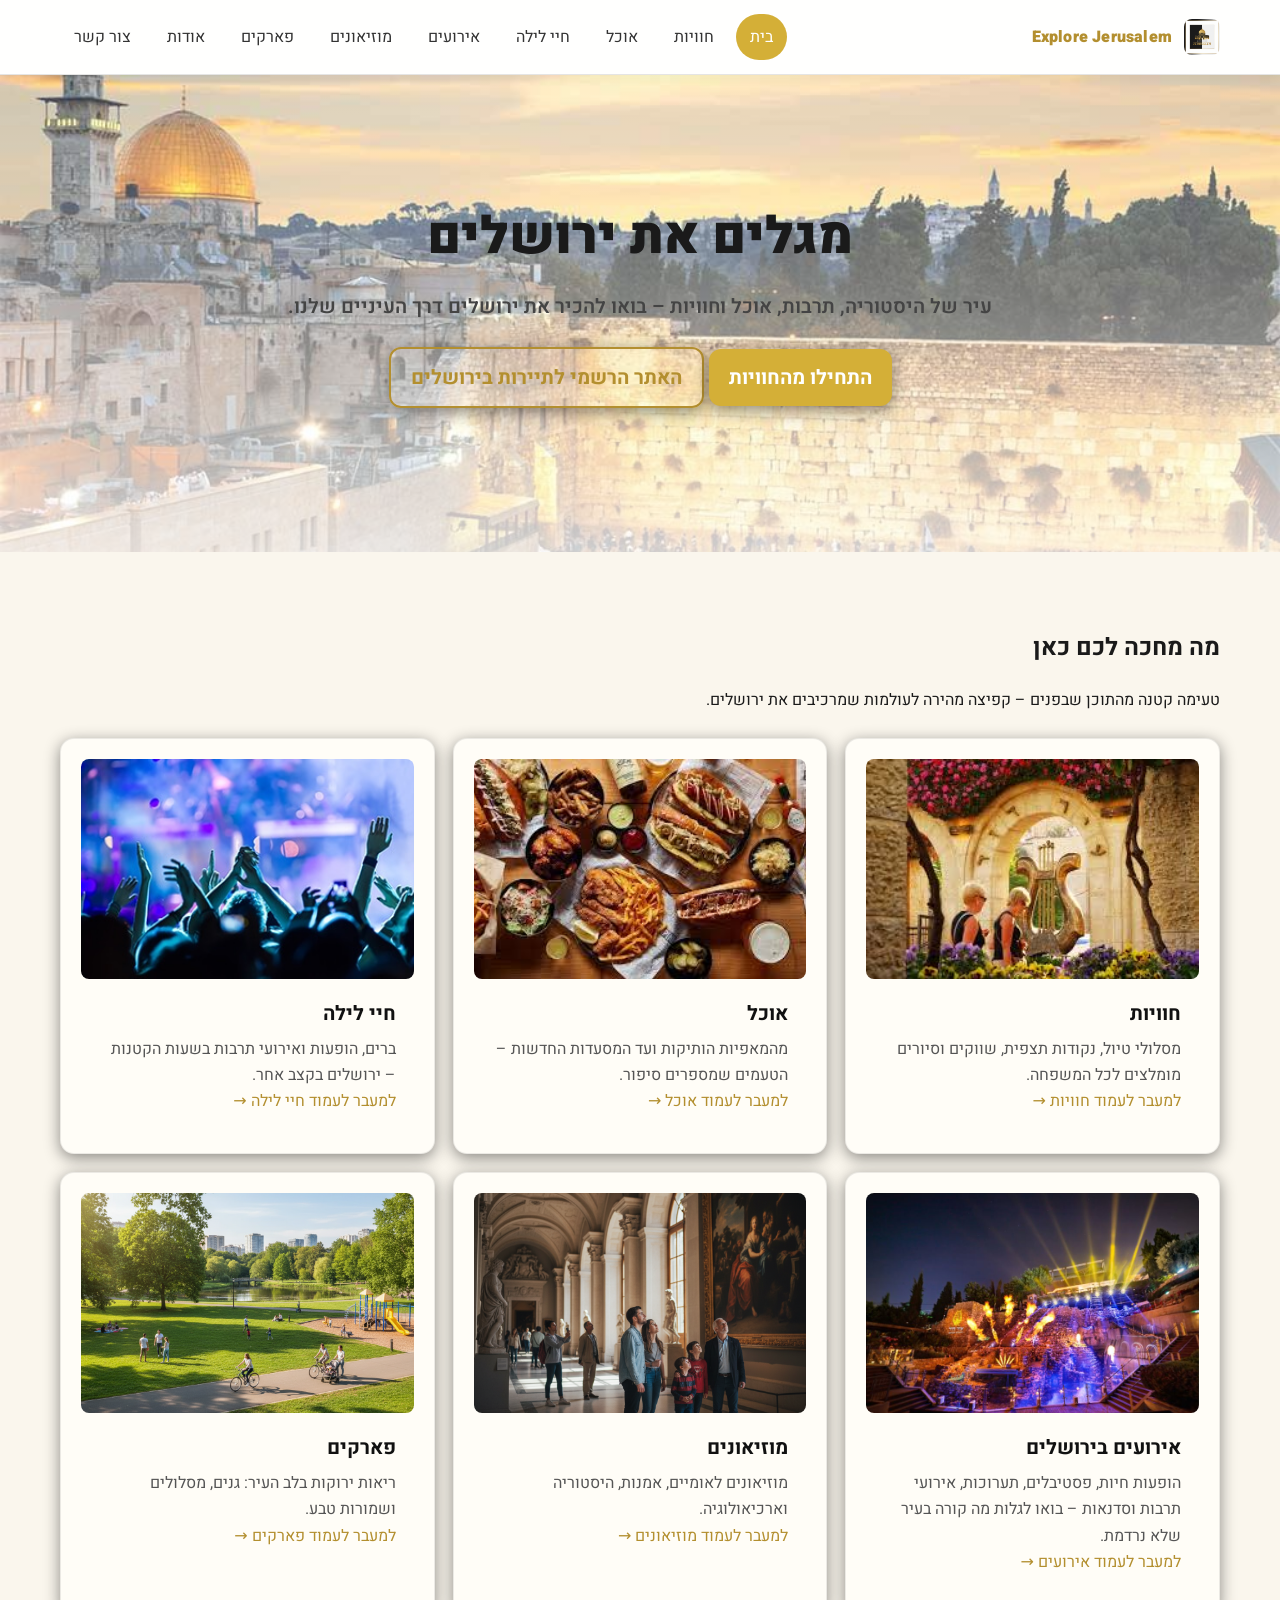
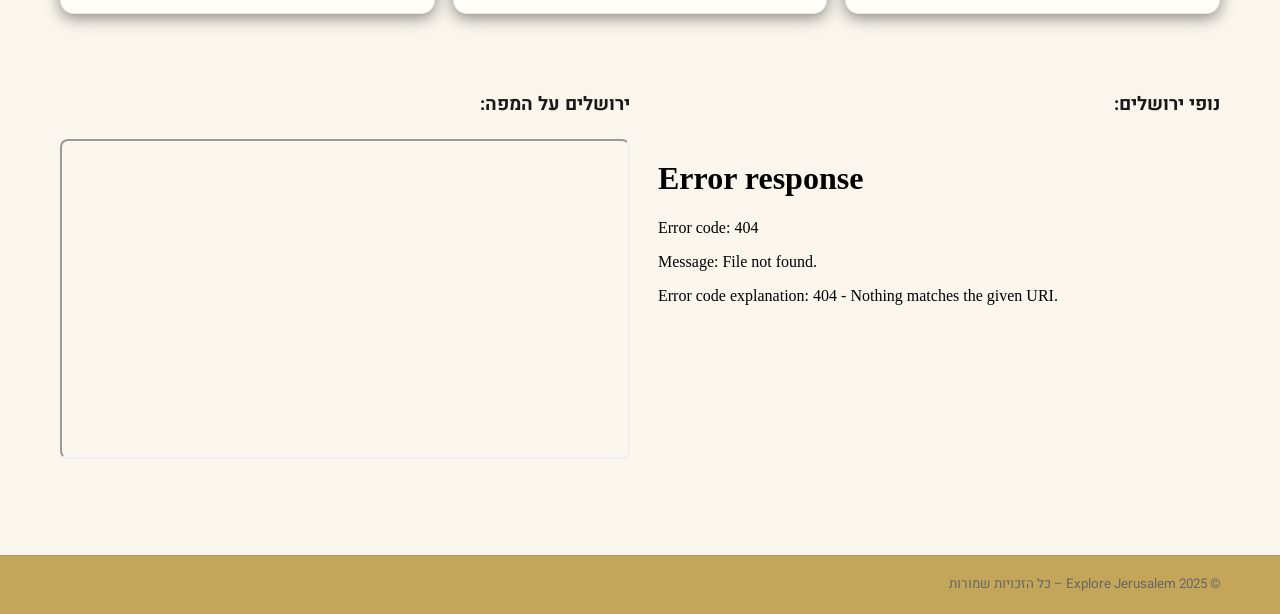
==== commit e6780b26: "Update" ====
--- a/html/index.html
+++ b/html/index.html
@@ -2,6 +2,7 @@
 <html lang="he" dir="rtl">
   <head>
     <meta charset="utf-8">
+    <meta name="viewport" content="width=device-width, initial-scale=1">
     <title>Explore Jerusalem – בית</title>
     <link rel="preconnect" href="https://fonts.googleapis.com">
     <link rel="preconnect" href="https://fonts.gstatic.com" crossorigin>
@@ -26,7 +27,7 @@
         </label>
 
         <nav class="nav" aria-label="ניווט ראשי">
-          <a href="index.html">בית</a>
+          <a href="index.html" class="active">בית</a>
           <a href="experiences.html">חוויות</a>
           <a href="food.html">אוכל</a>
           <a href="nightlife.html">חיי לילה</a>
@@ -53,8 +54,8 @@
 
       
       <div class="container">
-        <h2 class="m-0">מה מחכה לכם כאן</h2>
-        <p class="muted mt-3">טעימה קטנה מהתוכן שבפנים – קפיצה מהירה לעולמות שמרכיבים את ירושלים.</p>
+        <h2>מה מחכה לכם כאן</h2>
+        <p>טעימה קטנה מהתוכן שבפנים – קפיצה מהירה לעולמות שמרכיבים את ירושלים.</p>
         <div class="grid mt-4">
           <article class="card">
             <img src="../media/davidsCity.jpeg" alt="חומות העיר העתיקה">
@@ -113,11 +114,13 @@
       </div>
      
       <div class="flex-container container">
-        <div class="flex-item">
-          <h3>נופי ירושלים:</h3>
-          <video src="C:\Users\1\project\fullStack\Explore-Jerusalem\media\views-of-jer.mp4"
-          controls autoplay muted loop></video>
-        </div>
+          <div class="flex-item">
+            <h3>נופי ירושלים:</h3>
+            <embed 
+                src="../media/views-of-jer.mp4"
+                type="video/mp4">
+          </div>
+
           <div class="flex-item">
             <h3>ירושלים על המפה:</h3>
             <iframe 
@@ -131,15 +134,11 @@
       
     </main>
 
-    <footer class="footer" role="contentinfo">
-      <div class="container footer-inner">
-        <small>© 2025 Explore Jerusalem – כל הזכויות שמורות</small>
-        <nav class="nav" aria-label="ניווט תחתון">
-        <a href="about.html">אודות</a>
-        <a href="contact.html">צור קשר</a>
-        </nav>
-      </div>
-    </footer>
+  <footer class="footer" role="contentinfo">
+		<div class="container footer-inner">
+			<small>© 2025 Explore Jerusalem – כל הזכויות שמורות</small>
+		</div>
+	</footer>
 
 
   </body>
--- a/css/style.css
+++ b/css/style.css
@@ -144,6 +144,7 @@
 	font-size: clamp(16px, 2vw, 20px);
 	color: #444;
 	margin: 0 0 24px;
+	font-weight: 600;
 }
 
 .btn {
@@ -177,7 +178,7 @@
 }
 
 .card {
-	grid-column: span 12;
+	grid-column: span ;
 	background: var(--color-card);
 	border: 1px solid rgba(0,0,0,0.08);
 	border-radius: var(--radius);
@@ -252,7 +253,6 @@
 form { 
 	display: grid;
 	gap: 14px;
-
 }
 
 /* Card Hover */
@@ -327,10 +327,10 @@
 
 }
 
-.flex-item video{
+.flex-item embed{
     width: 100%;
     border-radius: 8px;
-	aspect-ratio: 16 / 9; 
+	  aspect-ratio: 16 / 9; 
 }
 
 .flex-item iframe{
@@ -431,3 +431,14 @@
 .btn-submit:hover {
     background-color: var(--color-primary-600);
 }
+
+/* Utility Classes */
+.m-0 { margin: 0; }
+.mt-3 { margin-top: 1rem; }
+.mt-4 { margin-top: 1.5rem; }
+.mt-5 { margin-top: 2rem; }
+.muted { 
+	color: #666;
+	opacity: 0.9;
+}
+ 
--- a/css/responsive.css
+++ b/css/responsive.css
@@ -9,8 +9,8 @@
 	cursor: pointer; 
 	padding: 10px 12px; 
 	border-radius: 8px; 
-	border: 1px solid #b38f2f; 
-; }
+	border: 1px solid #b38f2f;
+}
 
 .hamburger span { 
 	display: block; 
@@ -33,33 +33,43 @@
 }
 
 @media (max-width: 980px) {
-	.nav { 
+		.nav { 
 		display: none;
 		width: 100%; 
-		flex-direction: 
-		column; gap: 6px; 
-		padding-top: 10px; }
+		flex-direction: column;
+		gap: 6px; 
+		padding-top: 10px;
+	}
 	.header-inner { flex-wrap: wrap; }
 	.hamburger { display: inline-block; }
 	#nav-toggle:checked ~ .nav { display: flex; }
 }
 
-/* Layout simplification */
+/* responsive.css */
+
+/* ... קוד הניווט (Hamburger) ... */
+
+/* Mobile (Default): 1 column (if the base style.css is not 1 column) */
+/* אם אתה רוצה לכפות עמודה אחת רק עד 768px, השתמש בזה: */
 @media (max-width: 768px) {
-	.grid { grid-template-columns: 1fr !important; }
-	.layout { grid-template-columns: 1fr !important; }
-	.card img { height: 200px; }
+    .grid { grid-template-columns: 1fr !important; }
+    .grid .card { grid-column: span 1 !important; }  /* זה כבר קיים */
 }
 
 
-/* Responsive Cards & Layout */
-@media (min-width: 768px) {
-	.grid .card { grid-column: span 6; }
-	.layout { grid-template-columns: 1.5fr 0.7fr; }
-}
-
-@media (min-width: 1024px) {
-	.grid .card { grid-column: span 4; }
+/* Tablet: 2 columns */
+/* מתחיל מפיקסל אחד מעל סיום המובייל */
+@media (min-width: 769px) and (max-width: 1023px) {
+    .grid { grid-template-columns: repeat(2, 1fr); }
+    /* כל כרטיס תופס חצי מה-grid (לא צריך span 1 כי זה 2 עמודות) */
+    .grid .card { grid-column: span 1; } 
 }
 
 
+/* Desktop: 3 columns (span 4 in a 12-col grid) */
+@media (min-width: 1024px) {
+    /* כאן חוזרים לרשת 12 העמודות */
+    .grid { grid-template-columns: repeat(12, 1fr); }
+    /* כל כרטיס תופס 4/12 = שליש מהרוחב */
+    .grid .card { grid-column: span 4; }
+}
